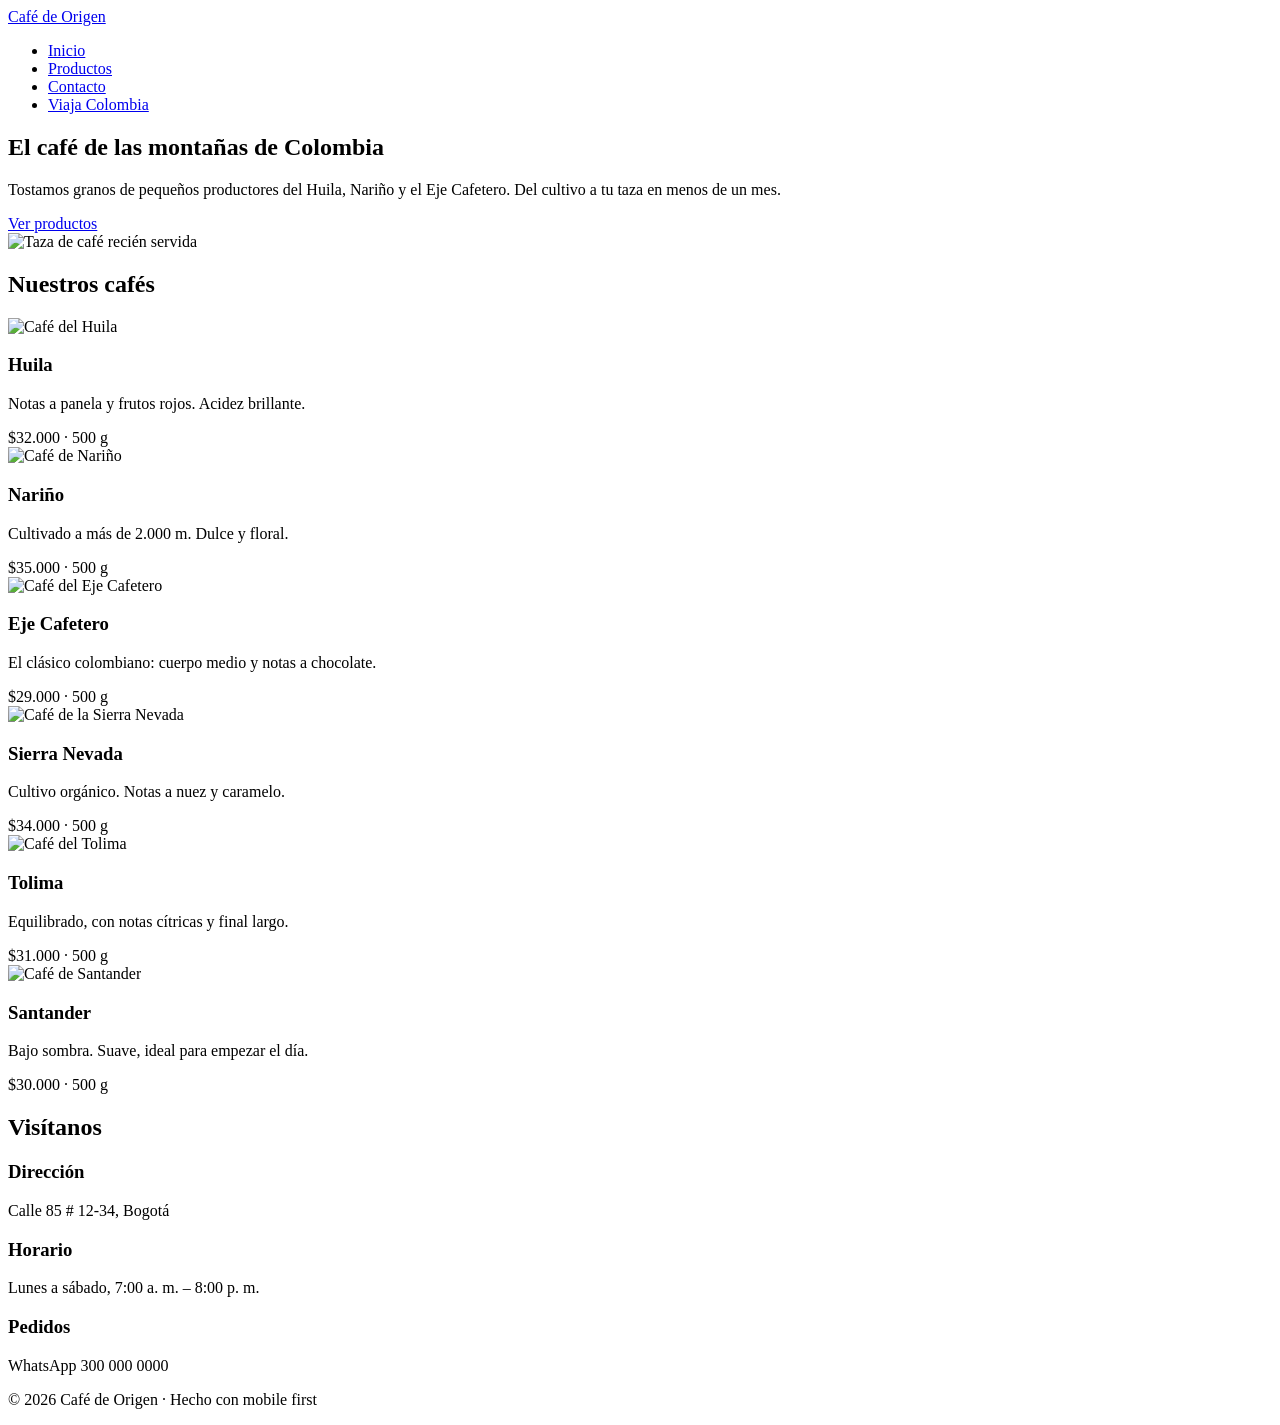
==== index.html @ d98520e7 "Estructura inicial y viajaColombia." ====
<!DOCTYPE html>
<html lang="es">
<head>
    <meta charset="UTF-8">
    <meta name="viewport" content="width=device-width, initial-scale=1.0">
    <title>Café de Origen</title>
</head>
<body>
    <!-- ENCABEZADO --> 
    <header class="header"> 
        <div class="contenedor header__contenido"> 
        <a href="#inicio" class="logo">       Café de Origen</a> 
        <nav> 
            <ul class="nav__lista"> 
            <li><a href="#inicio">Inicio</a></li> 
            <li><a href="#productos">Productos</a></li> 
            <li><a href="#contacto">Contacto</a></li> 
            <li><a href="viajacolombia/index.html" class="nav__destacado">Viaja Colombia</a></li> 
            </ul> 
        </nav> 
        </div> 
    </header> 
    
    <main> 
        <!-- HERO --> 
        <section class="hero" id="inicio"> 
        <div class="contenedor hero__contenido"> 
            <div class="hero__texto"> 
            <h1>El café de las montañas de Colombia</h1> 
            <p>Tostamos granos de pequeños productores del Huila, Nariño y el Eje Cafetero. Del cultivo a tu taza en menos de un mes.</p> 
            <a href="#productos" class="boton">Ver productos</a> 
            </div> 
            <img class="hero__imagen" src="https://placehold.co/800x600/4b2e2a/f7f1e8.png?text=Cafe+de+Origen" alt="Taza de café recién servida"> 
        </div> 
        </section> 
    
        <!-- PRODUCTOS --> 
        <section class="productos" id="productos"> 
        <div class="contenedor"> 
            <h2>Nuestros cafés</h2> 
            <div class="tarjetas"> 
            <article class="tarjeta"> 
                <img src="https://placehold.co/600x400/6b4226/f7f1e8.png?text=Huila" alt="Café del Huila"> 
                <div class="tarjeta__cuerpo"> 
                <h3>Huila</h3> 
                <p>Notas a panela y frutos rojos. Acidez brillante.</p> 
                <span class="precio">$32.000 · 500 g</span> 
                </div> 
            </article> 
            <article class="tarjeta"> 
                <img src="https://placehold.co/600x400/6b4226/f7f1e8.png?text=Narino" alt="Café de Nariño"> 
                <div class="tarjeta__cuerpo"> 
                <h3>Nariño</h3> 
                <p>Cultivado a más de 2.000 m. Dulce y floral.</p> 
                <span class="precio">$35.000 · 500 g</span> 
                </div> 
            </article> 
            <article class="tarjeta"> 
                <img src="https://placehold.co/600x400/6b4226/f7f1e8.png?text=Eje+Cafetero" alt="Café del Eje Cafetero"> 
                <div class="tarjeta__cuerpo"> 
                <h3>Eje Cafetero</h3> 
                <p>El clásico colombiano: cuerpo medio y notas a chocolate.</p> 
                <span class="precio">$29.000 · 500 g</span> 
                </div> 
            </article> 
            <article class="tarjeta"> 
                <img src="https://placehold.co/600x400/6b4226/f7f1e8.png?text=Sierra+Nevada" alt="Café de la Sierra Nevada"> 
                <div class="tarjeta__cuerpo"> 
                <h3>Sierra Nevada</h3> 
                <p>Cultivo orgánico. Notas a nuez y caramelo.</p> 
                <span class="precio">$34.000 · 500 g</span> 
                </div> 
            </article> 
            <article class="tarjeta"> 
                <img src="https://placehold.co/600x400/6b4226/f7f1e8.png?text=Tolima" alt="Café del Tolima"> 
                <div class="tarjeta__cuerpo"> 
                <h3>Tolima</h3> 
                <p>Equilibrado, con notas cítricas y final largo.</p> 
                <span class="precio">$31.000 · 500 g</span> 
                </div> 
            </article> 
            <article class="tarjeta"> 
                <img src="https://placehold.co/600x400/6b4226/f7f1e8.png?text=Santander" alt="Café de Santander"> 
                <div class="tarjeta__cuerpo"> 
                <h3>Santander</h3> 
                <p>Bajo sombra. Suave, ideal para empezar el día.</p> 
                <span class="precio">$30.000 · 500 g</span> 
                </div> 
            </article> 
            </div> 
        </div> 
        </section> 
    
        <!-- CONTACTO --> 
        <section class="contacto" id="contacto"> 
        <div class="contenedor"> 
            <h2>Visítanos</h2> 
            <div class="contacto__grid"> 
            <div class="contacto__bloque"> 
                <h3>Dirección</h3> 
                <p>Calle 85 # 12-34, Bogotá</p> 
            </div> 
            <div class="contacto__bloque"> 
                <h3>Horario</h3> 
                <p>Lunes a sábado, 7:00 a. m. – 8:00 p. m.</p> 
            </div> 
            <div class="contacto__bloque"> 
                <h3>Pedidos</h3> 
                <p>WhatsApp 300 000 0000</p> 
            </div> 
            </div> 
        </div> 
        </section> 
    </main> 
    
    <!-- PIE DE PÁGINA --> 
    <footer class="footer"> 
        <p>© 2026 Café de Origen · Hecho con mobile first</p> 
    </footer>

</body>
</html>
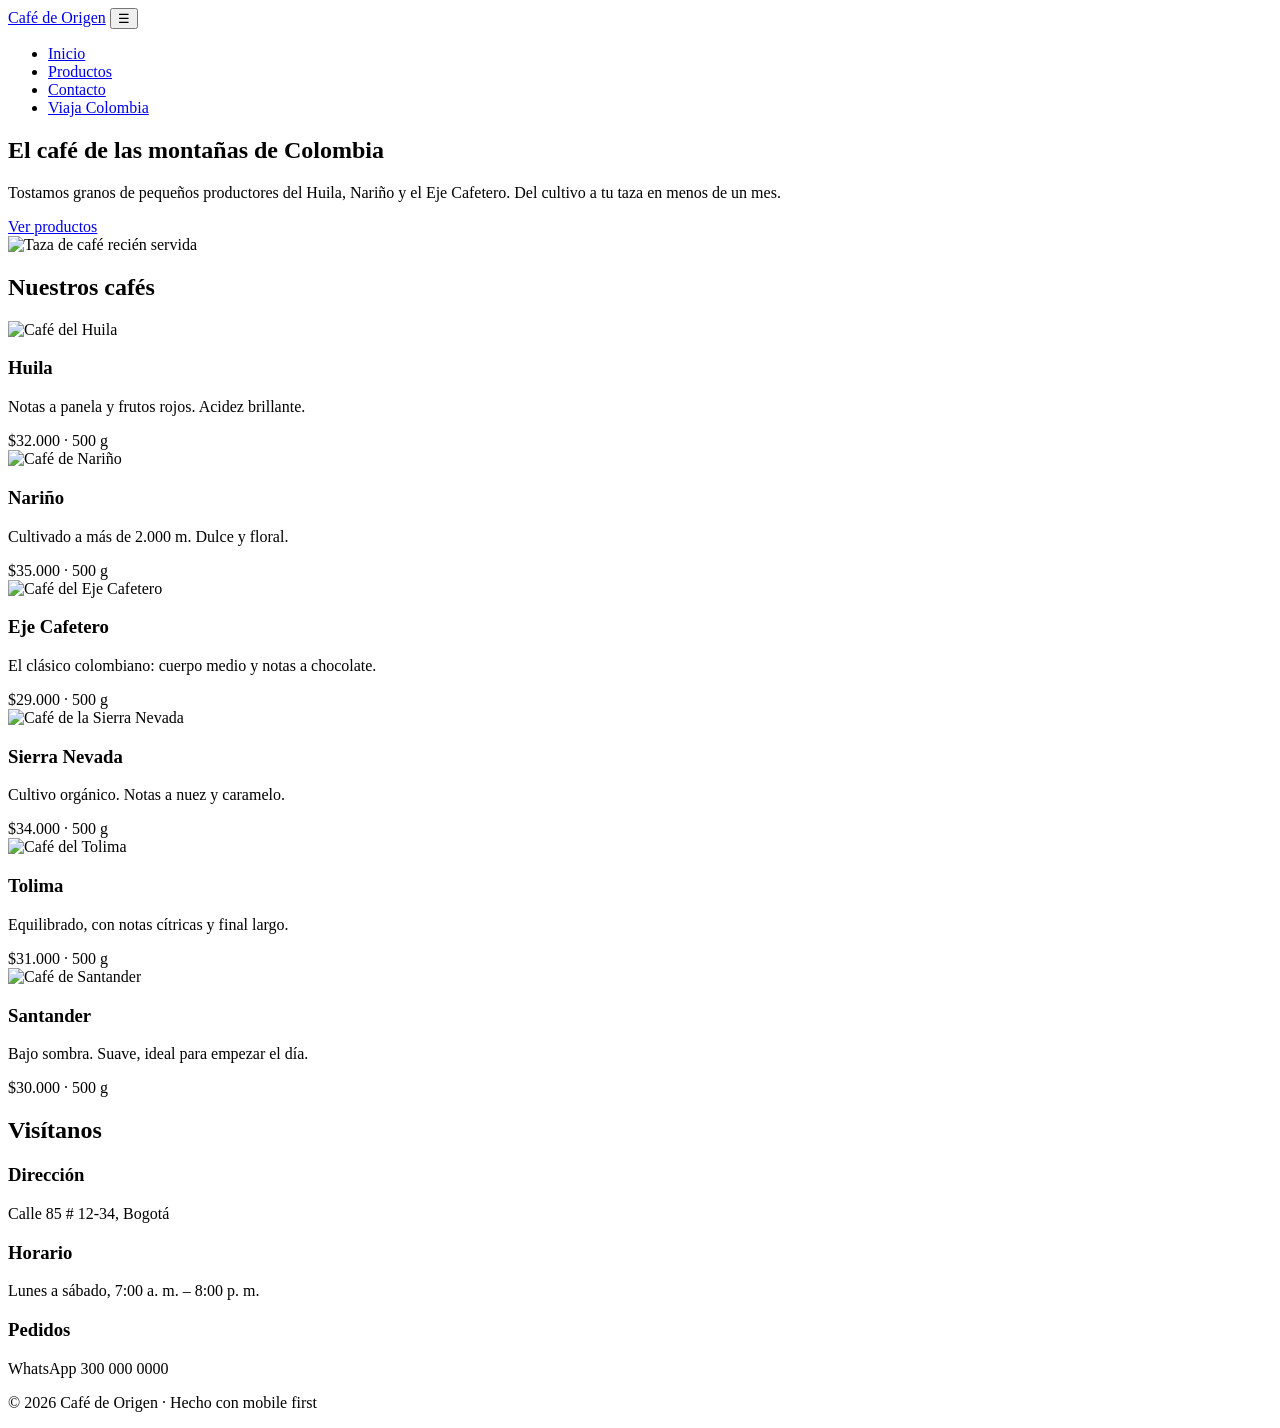
==== commit 0af00613: "Reto del Taller" ====
--- a/index.html
+++ b/index.html
@@ -4,12 +4,15 @@
     <meta charset="UTF-8">
     <meta name="viewport" content="width=device-width, initial-scale=1.0">
     <title>Café de Origen</title>
+    <link rel="stylesheet" href="css/styles.css">
+    <script src="js/menu.js" defer></script>
 </head>
 <body>
     <!-- ENCABEZADO --> 
     <header class="header"> 
         <div class="contenedor header__contenido"> 
         <a href="#inicio" class="logo">       Café de Origen</a> 
+        <button class="menu-boton" aria-label="Abrir menú">☰</button>
         <nav> 
             <ul class="nav__lista"> 
             <li><a href="#inicio">Inicio</a></li> 
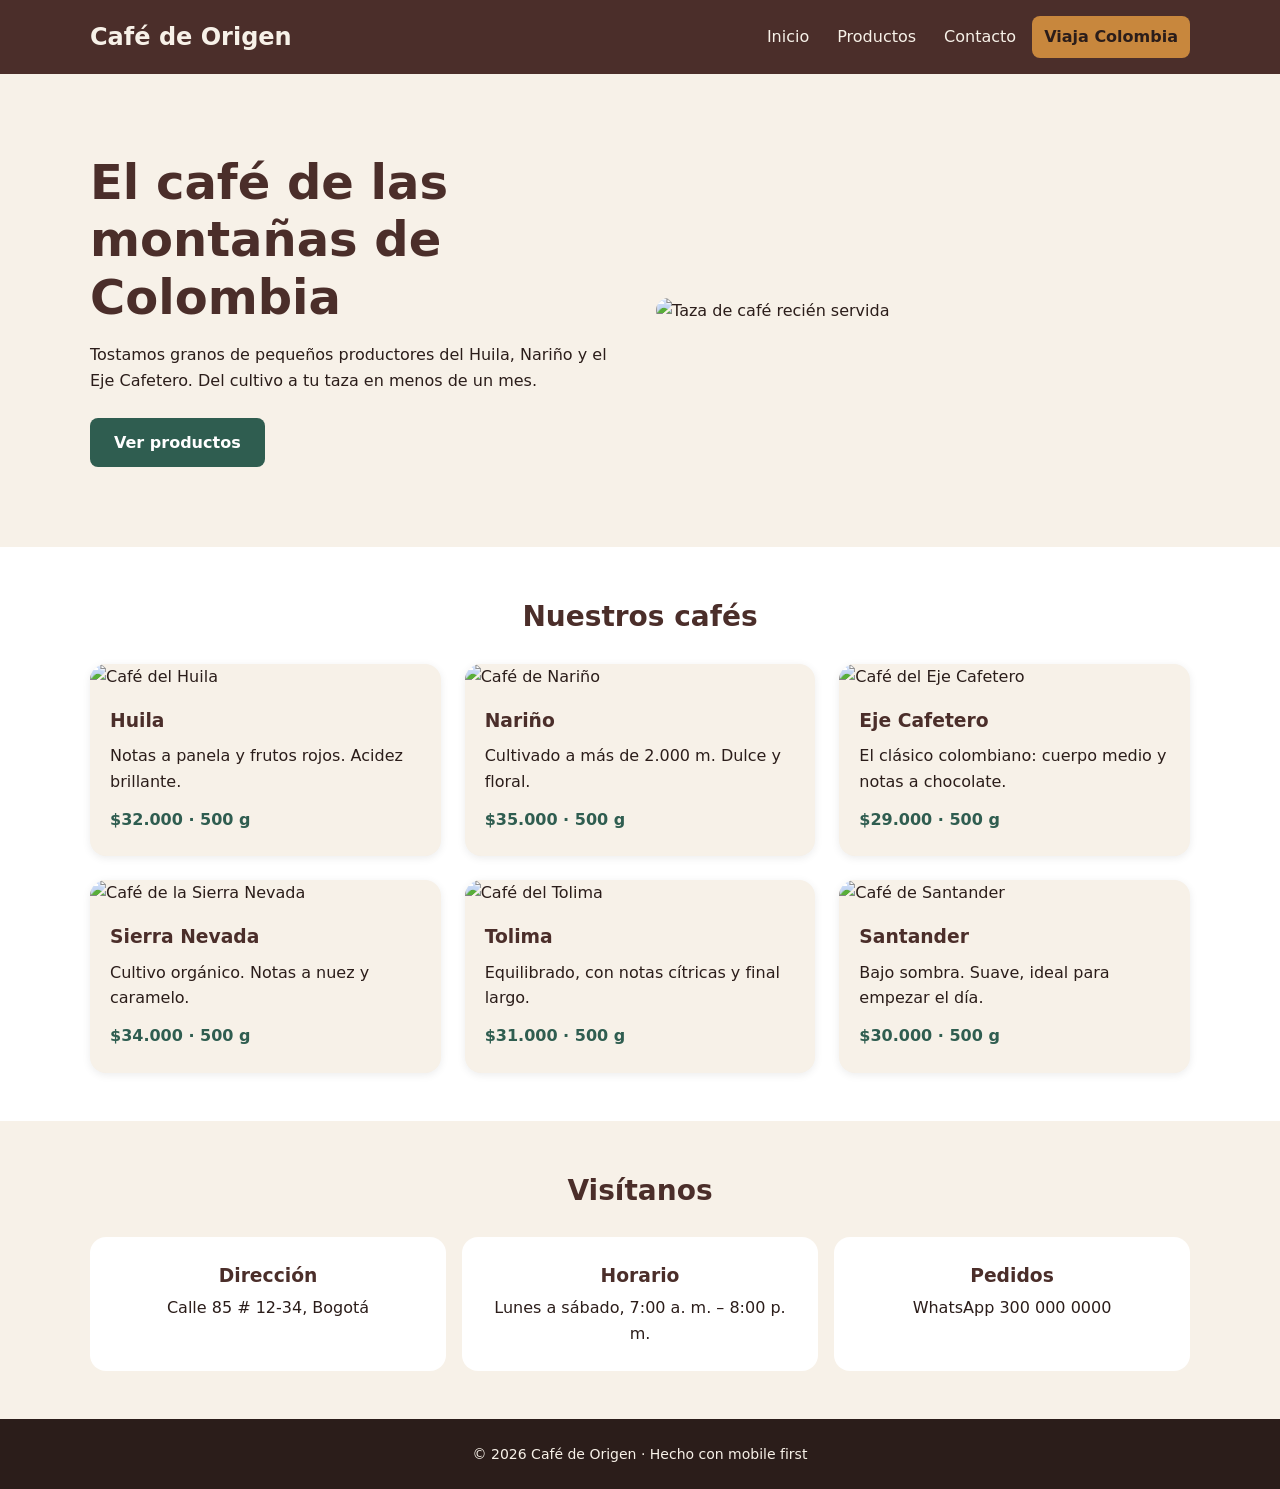
==== commit 6e0146ac: "Correción 2" ====
--- a/index.html
+++ b/index.html
@@ -4,8 +4,8 @@
     <meta charset="UTF-8">
     <meta name="viewport" content="width=device-width, initial-scale=1.0">
     <title>Café de Origen</title>
-    <link rel="stylesheet" href="css/styles.css">
-    <script src="js/menu.js" defer></script>
+    <link rel="stylesheet" href="CSS/styles.css">
+    <script src="JS/menu.js" defer></script>
 </head>
 <body>
     <!-- ENCABEZADO --> 
--- a/CSS/styles.css
+++ b/CSS/styles.css
@@ -0,0 +1,234 @@
+/* ===== PASO 3: Reset y box-sizing ===== */
+* {
+    box-sizing: border-box;
+    margin: 0;
+    padding: 0;
+}
+
+/* ===== PASO 4: Tipografía base con unidades relativas ===== */
+html {
+    font-size: 100%; /* 1rem = 16px (tamaño del navegador) */
+    scroll-behavior: smooth;
+}
+body {
+    font-family: system-ui, "Segoe UI", Roboto, Arial, sans-serif;
+    font-size: 1rem;
+    line-height: 1.6;
+    color: #2b1d1a;
+    background-color: #f7f1e8;
+}
+a {
+    color: inherit;
+    text-decoration: none;
+}
+ul {
+    list-style: none;
+}
+h2 {
+    font-size: 1.75rem;
+    color: #4b2e2a;
+    text-align: center;
+    margin-bottom: 1.5rem;
+}
+
+/* ===== PASO 5: Imágenes fluidas ===== */
+img {
+    max-width: 100%;
+    height: auto;
+    display: block;
+}
+
+/* ===== PASO 6: Contenedor ===== */
+.contenedor {
+    width: 90%;
+    max-width: 1100px;
+    margin: 0 auto;
+}
+
+/* ===== PASO 7: Encabezado y menú (móvil) ===== */
+.header {
+    background-color: #4b2e2a;
+    color: #f7f1e8;
+    padding: 1rem 0;
+}
+.header__contenido {
+    display: flex;
+    flex-direction: column;
+    align-items: center;
+    gap: 1rem;
+}
+.logo {
+    font-size: 1.5rem;
+    font-weight: 700;
+}
+
+.menu-boton {
+    background-color: #4b2e2a;
+    color: #ffffff;
+    border: none;
+    font-size: 1.5rem;
+    padding: 0.25rem 0.6rem;
+    border-radius: 0.5rem;
+    cursor: pointer;
+}
+.menu-boton:hover {
+    background-color: rgba(255, 255, 255, 0.15);
+}
+
+.nav__lista {
+    display: none;
+    flex-direction: column;
+    align-items: center;
+    gap: 0.5rem;
+}
+.nav__lista a {
+    display: block;
+    padding: 0.5rem 1rem;
+    border-radius: 0.5rem;
+}
+.nav__lista a:hover {
+    background-color: rgba(255, 255, 255, 0.15);
+}
+.nav__destacado {
+    background-color: #c8873d;
+    color: #2b1d1a;
+    font-weight: 700;
+}
+
+.nav__lista.abierto { 
+    display: flex; 
+}
+
+/* ===== PASO 8: Hero (móvil) ===== */
+.hero {
+    padding: 3rem 0;
+}
+.hero__contenido {
+    display: grid;
+    gap: 2rem;
+}
+.hero h1 {
+    font-size: 2rem;
+    line-height: 1.2;
+    color: #4b2e2a;
+    margin-bottom: 1rem;
+}
+.hero p {
+    margin-bottom: 1.5rem;
+}
+.boton {
+    display: inline-block;
+    background-color: #2f5d50;
+    color: #ffffff;
+    padding: 0.75rem 1.5rem;
+    border-radius: 0.5rem;
+    font-weight: 700;
+}
+.hero__imagen {
+    border-radius: 1rem;
+}
+
+/* ===== PASO 9: Tarjetas de productos (móvil: 1 columna) ===== */
+.productos {
+    background-color: #ffffff;
+    padding: 3rem 0;
+}
+.tarjetas {
+    display: grid;
+    grid-template-columns: 1fr;
+    gap: 1.5rem;
+}
+.tarjeta {
+    background-color: #f7f1e8;
+    border-radius: 1rem;
+    overflow: hidden;
+    box-shadow: 0 2px 8px rgba(0, 0, 0, 0.08);
+}
+.tarjeta__cuerpo {
+    padding: 1rem 1.25rem 1.5rem;
+}
+.tarjeta h3 {
+    color: #4b2e2a;
+    margin-bottom: 0.5rem;
+}
+.precio {
+    display: block;
+    margin-top: 0.75rem;
+    font-weight: 700;
+    color: #2f5d50;
+}
+
+/* ===== PASO 10: Contacto y pie de página (móvil) ===== */
+.contacto {
+    padding: 3rem 0;
+}
+.contacto__grid {
+    display: flex;
+    flex-direction: column;
+    gap: 1rem;
+}
+.contacto__bloque {
+    background-color: #ffffff;
+    padding: 1.5rem;
+    border-radius: 1rem;
+    text-align: center;
+}
+.contacto__bloque h3 {
+    color: #4b2e2a;
+    margin-bottom: 0.25rem;
+}
+.footer {
+    background-color: #2b1d1a;
+    color: #f7f1e8;
+    text-align: center;
+    padding: 1.5rem 0;
+    font-size: 0.875rem;
+}
+
+/* ===== PASO 12: Tablet (768px en adelante) ===== */
+@media (min-width: 768px) {
+    .header__contenido {
+        flex-direction: row;
+        justify-content: space-between;
+    }
+    .menu-boton {
+        display: none;
+    }
+    .nav__lista {
+        display: flex;
+        flex-direction: row;
+        gap: 0.25rem;
+    }
+    .nav__lista a {
+        padding: 0.5rem 0.75rem;
+    }
+    .hero h1 {
+        font-size: 2.5rem;
+    }
+    .tarjetas {
+        grid-template-columns: repeat(2, 1fr);
+    }
+    .contacto__grid {
+        flex-direction: row;
+    }
+    .contacto__bloque {
+        flex: 1;
+    }
+}
+
+/* ===== PASO 13: Escritorio (1024px en adelante) ===== */
+@media (min-width: 1024px) {
+    .hero {
+        padding: 5rem 0;
+    }
+    .hero__contenido {
+        grid-template-columns: 1fr 1fr;
+        align-items: center;
+    }
+    .hero h1 {
+        font-size: 3rem;
+    }
+    .tarjetas {
+        grid-template-columns: repeat(3, 1fr);
+    }
+}
